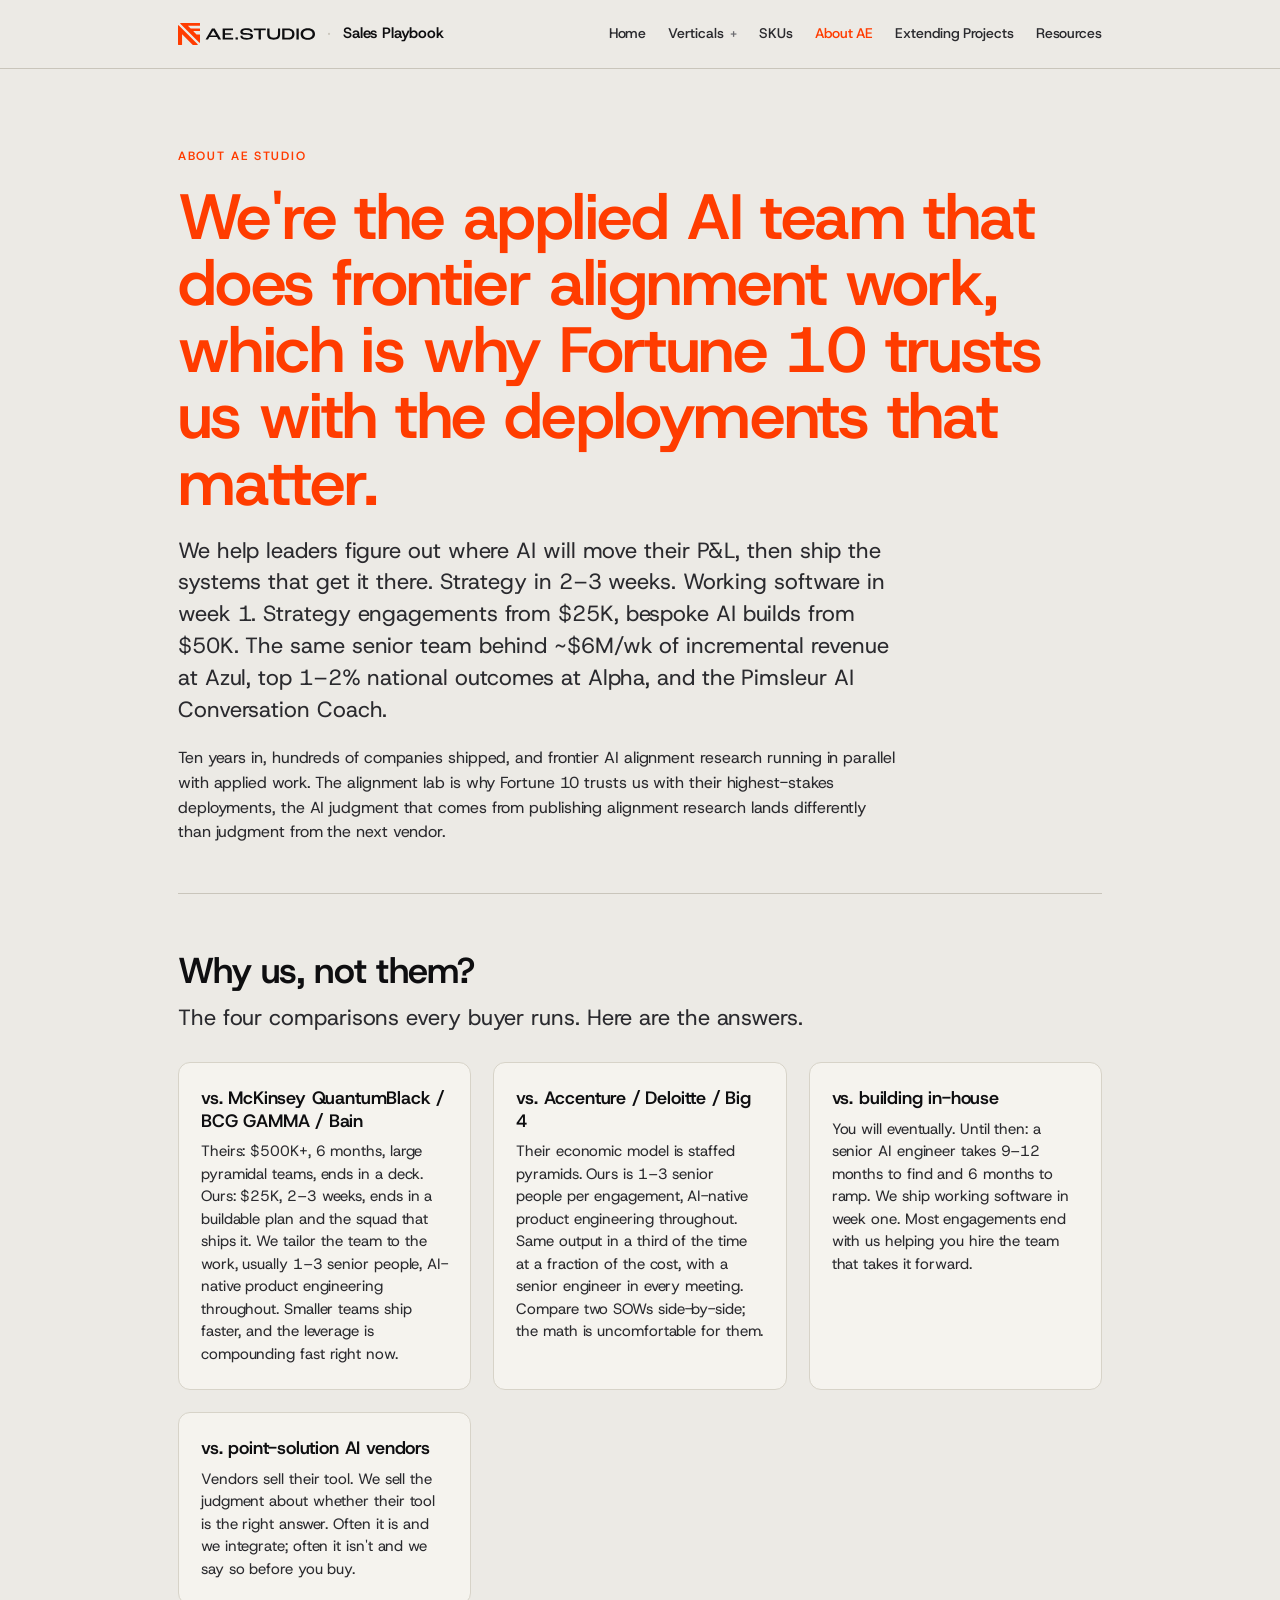
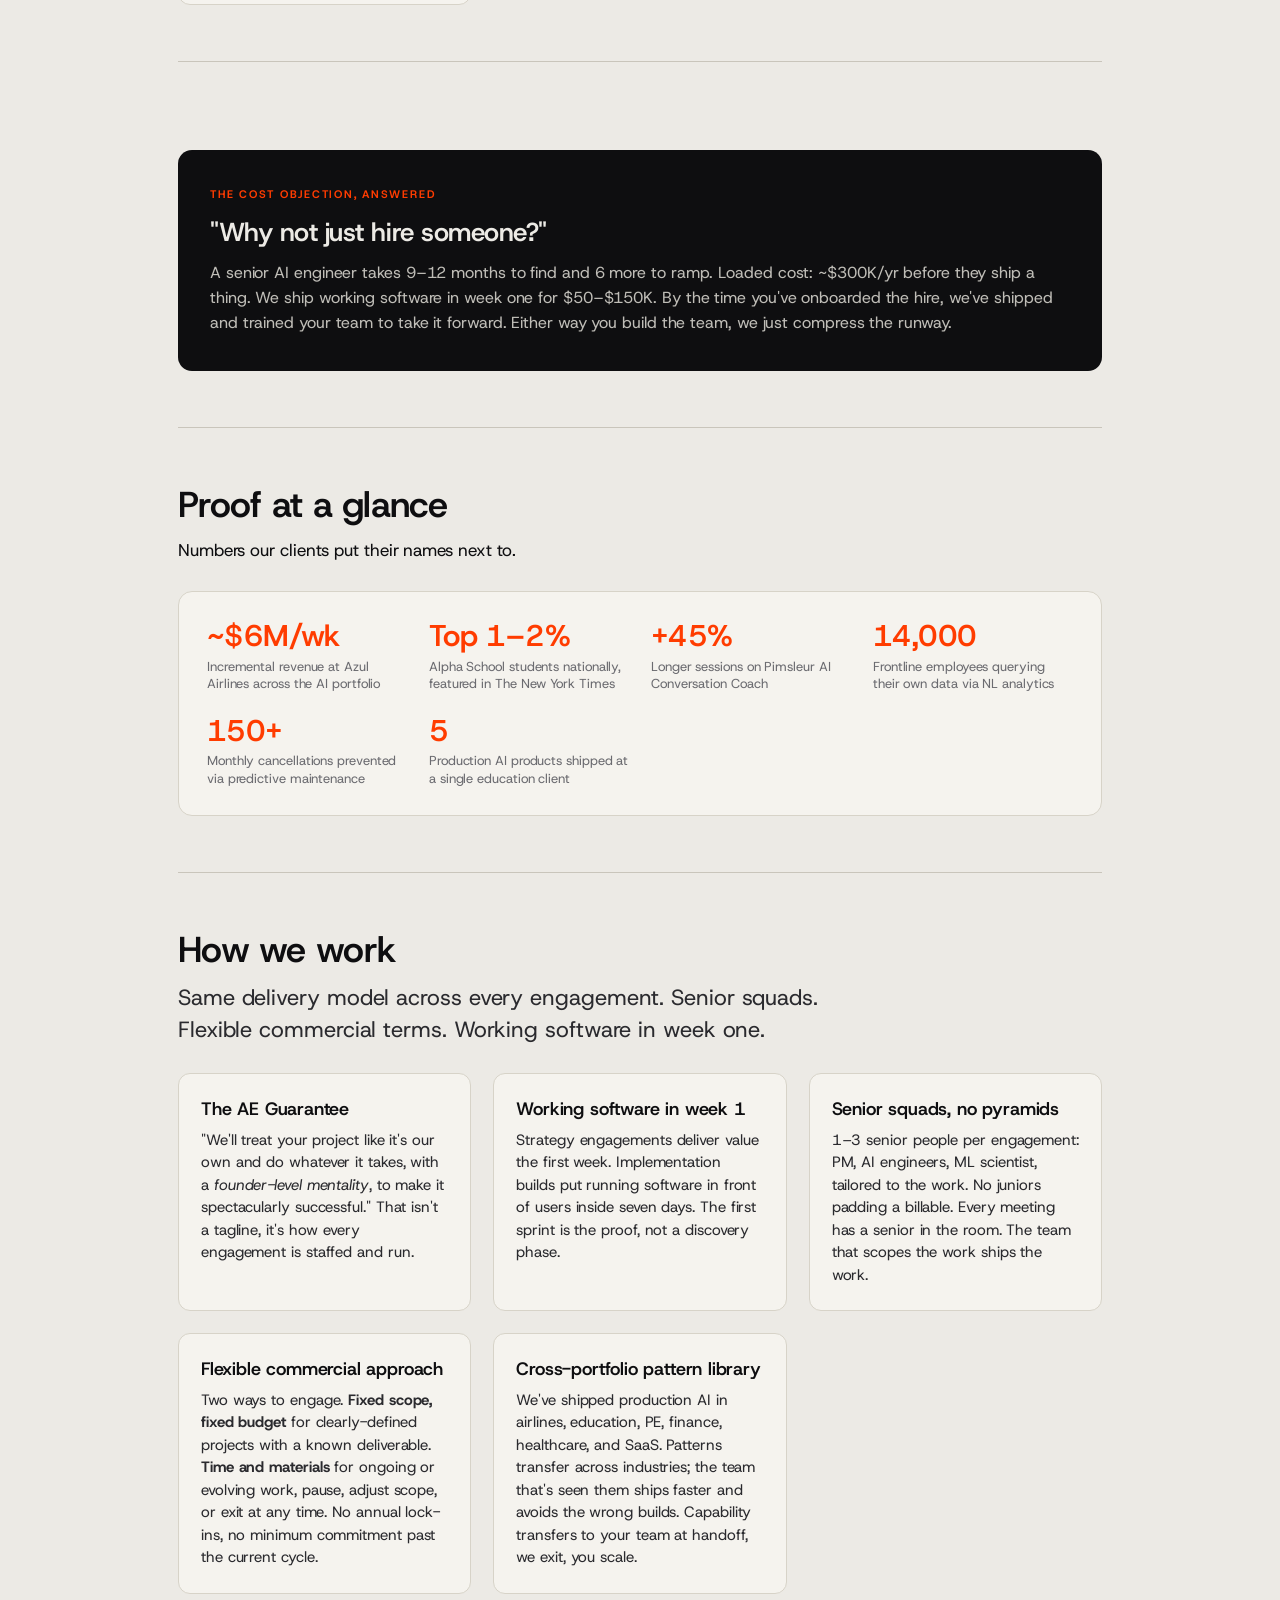
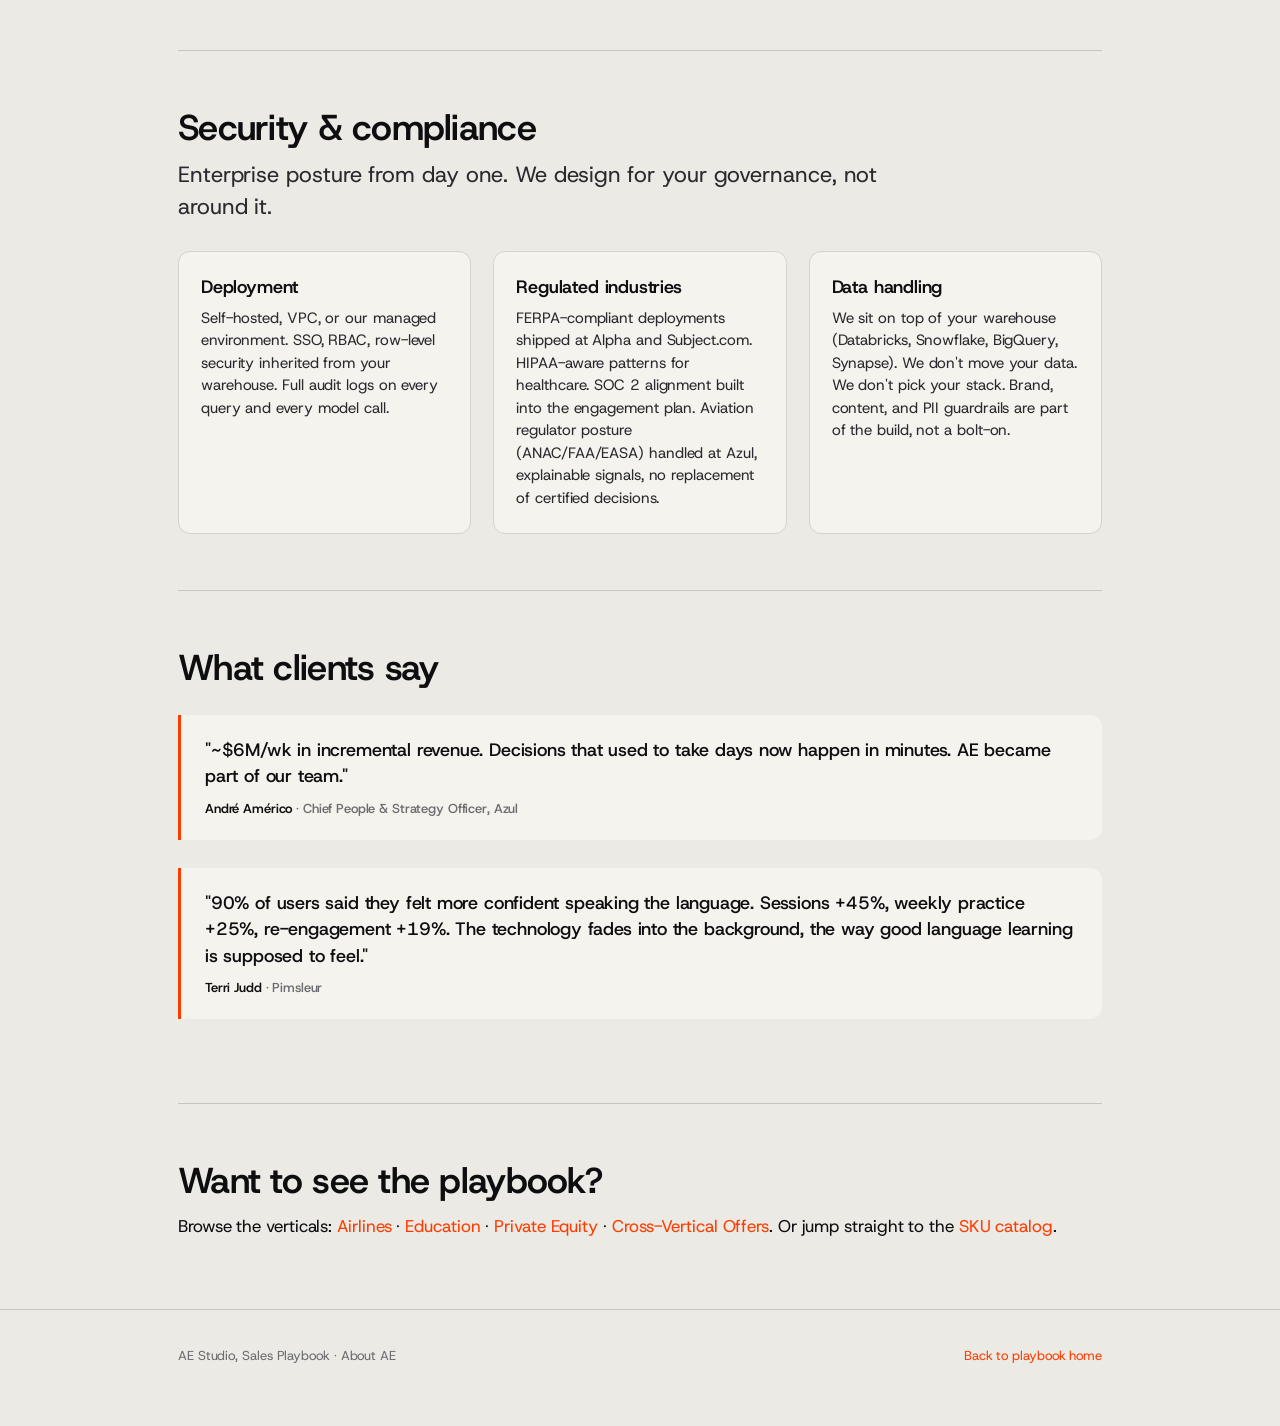
==== about.html @ ca1cc48d "Initial import from agencyenterprise.github.io/Sales-Playbook" ====
<!DOCTYPE html>
<html lang="en">
<head>
 <meta charset="UTF-8" />
 <meta name="viewport" content="width=device-width, initial-scale=1.0" />
 <title>About AE, AE Studio Sales Playbook</title>
 <link rel="preconnect" href="https://fonts.googleapis.com">
 <link rel="preconnect" href="https://fonts.gstatic.com" crossorigin>
 <link href="https://fonts.googleapis.com/css2?family=Host+Grotesk:wght@400;500;600;700&family=JetBrains+Mono:wght@400;500&display=swap" rel="stylesheet">
 <link rel="stylesheet" href="assets/styles.css" />
</head>
<body>

<header class="site-header">
 <div class="wrap">
 <a href="index.html" class="brand">
 <img src="assets/logo.svg" alt="AE.STUDIO" class="brand-logo" />
 <span class="brand-divider" aria-hidden="true">·</span>
 <span class="brand-name">Sales Playbook</span>
 </a>
 <nav class="primary">
 <a href="index.html">Home</a>
 <div class="nav-dropdown">
 <button type="button" class="nav-dropdown-toggle" aria-haspopup="true" aria-expanded="false">Verticals <span class="nav-caret">+</span></button>
 <div class="nav-dropdown-menu" role="menu">
 <a href="airlines.html" role="menuitem">Airlines</a>
 <a href="education.html" role="menuitem">Education</a>
 <a href="private-equity.html" role="menuitem">Private Equity</a>
 <a href="cross-vertical.html" role="menuitem">Cross-Vertical</a>
 </div>
 </div>
 <a href="skus.html">SKUs</a>
 <a href="about.html" class="active">About AE</a>
 <a href="extending-projects.html">Extending Projects</a>
 <a href="resources.html">Resources</a>
 </nav>
 </div>
</header>

<main>
<div class="wrap">

 <section class="hero">
 <span class="eyebrow">About AE Studio</span>
 <h1>We're the applied AI team that does <em>frontier alignment work</em>, which is why Fortune 10 trusts us with the deployments that matter.</h1>
 <p class="lede">We help leaders figure out where AI will move their P&amp;L, then ship the systems that get it there. Strategy in 2–3 weeks. Working software in week 1. Strategy engagements from $25K, bespoke AI builds from $50K. The same senior team behind ~$6M/wk of incremental revenue at Azul, top 1–2% national outcomes at Alpha, and the Pimsleur AI Conversation Coach.</p>
 <p class="about-intro-blurb">Ten years in, hundreds of companies shipped, and frontier AI alignment research running in parallel with applied work. The alignment lab is why Fortune 10 trusts us with their highest-stakes deployments, the AI judgment that comes from publishing alignment research lands differently than judgment from the next vendor.</p>
 </section>

 <section>
 <h2>Why us, not them?</h2>
 <p class="lede">The four comparisons every buyer runs. Here are the answers.</p>
 <div class="about-grid">
 <div class="about-card">
 <h3>vs. McKinsey QuantumBlack / BCG GAMMA / Bain</h3>
 <p>Theirs: $500K+, 6 months, large pyramidal teams, ends in a deck. Ours: $25K, 2–3 weeks, ends in a buildable plan and the squad that ships it. We tailor the team to the work, usually 1–3 senior people, AI-native product engineering throughout. Smaller teams ship faster, and the leverage is compounding fast right now.</p>
 </div>
 <div class="about-card">
 <h3>vs. Accenture / Deloitte / Big 4</h3>
 <p>Their economic model is staffed pyramids. Ours is 1–3 senior people per engagement, AI-native product engineering throughout. Same output in a third of the time at a fraction of the cost, with a senior engineer in every meeting. Compare two SOWs side-by-side; the math is uncomfortable for them.</p>
 </div>
 <div class="about-card">
 <h3>vs. building in-house</h3>
 <p>You will eventually. Until then: a senior AI engineer takes 9–12 months to find and 6 months to ramp. We ship working software in week one. Most engagements end with us helping you hire the team that takes it forward.</p>
 </div>
 <div class="about-card">
 <h3>vs. point-solution AI vendors</h3>
 <p>Vendors sell their tool. We sell the judgment about whether their tool is the right answer. Often it is and we integrate; often it isn't and we say so before you buy.</p>
 </div>
 </div>
 </section>

 <section>
 <div class="pov">
 <span class="label">The cost objection, answered</span>
 <h3>"Why not just hire someone?"</h3>
 <p>A senior AI engineer takes 9–12 months to find and 6 more to ramp. Loaded cost: ~$300K/yr before they ship a thing. We ship working software in week one for $50–$150K. By the time you've onboarded the hire, we've shipped and trained your team to take it forward. Either way you build the team, we just compress the runway.</p>
 </div>
 </section>

 <section>
 <h2>Proof at a glance</h2>
 <p>Numbers our clients put their names next to.</p>
 <div class="proof-bar">
 <div class="stat"><span class="num">~$6M/wk</span><span class="lbl">Incremental revenue at Azul Airlines across the AI portfolio</span></div>
 <div class="stat"><span class="num">Top 1–2%</span><span class="lbl">Alpha School students nationally, featured in The New York Times</span></div>
 <div class="stat"><span class="num">+45%</span><span class="lbl">Longer sessions on Pimsleur AI Conversation Coach</span></div>
 <div class="stat"><span class="num">14,000</span><span class="lbl">Frontline employees querying their own data via NL analytics</span></div>
 <div class="stat"><span class="num">150+</span><span class="lbl">Monthly cancellations prevented via predictive maintenance</span></div>
 <div class="stat"><span class="num">5</span><span class="lbl">Production AI products shipped at a single education client</span></div>
 </div>
 </section>

 <section id="how-we-work">
 <h2>How we work</h2>
 <p class="lede">Same delivery model across every engagement. Senior squads. Flexible commercial terms. Working software in week one.</p>
 <div class="about-grid">
 <div class="about-card">
 <h3>The AE Guarantee</h3>
 <p>"We'll treat your project like it's our own and do whatever it takes, with a <em>founder-level mentality</em>, to make it spectacularly successful." That isn't a tagline, it's how every engagement is staffed and run.</p>
 </div>
 <div class="about-card">
 <h3>Working software in week 1</h3>
 <p>Strategy engagements deliver value the first week. Implementation builds put running software in front of users inside seven days. The first sprint is the proof, not a discovery phase.</p>
 </div>
 <div class="about-card">
 <h3>Senior squads, no pyramids</h3>
 <p>1–3 senior people per engagement: PM, AI engineers, ML scientist, tailored to the work. No juniors padding a billable. Every meeting has a senior in the room. The team that scopes the work ships the work.</p>
 </div>
 <div class="about-card">
 <h3>Flexible commercial approach</h3>
 <p>Two ways to engage. <strong>Fixed scope, fixed budget</strong> for clearly-defined projects with a known deliverable. <strong>Time and materials</strong> for ongoing or evolving work, pause, adjust scope, or exit at any time. No annual lock-ins, no minimum commitment past the current cycle.</p>
 </div>
 <div class="about-card">
 <h3>Cross-portfolio pattern library</h3>
 <p>We've shipped production AI in airlines, education, PE, finance, healthcare, and SaaS. Patterns transfer across industries; the team that's seen them ships faster and avoids the wrong builds. Capability transfers to your team at handoff, we exit, you scale.</p>
 </div>
 </div>
 </section>

 <section>
 <h2>Security &amp; compliance</h2>
 <p class="lede">Enterprise posture from day one. We design for your governance, not around it.</p>
 <div class="about-grid">
 <div class="about-card">
 <h3>Deployment</h3>
 <p>Self-hosted, VPC, or our managed environment. SSO, RBAC, row-level security inherited from your warehouse. Full audit logs on every query and every model call.</p>
 </div>
 <div class="about-card">
 <h3>Regulated industries</h3>
 <p>FERPA-compliant deployments shipped at Alpha and Subject.com. HIPAA-aware patterns for healthcare. SOC 2 alignment built into the engagement plan. Aviation regulator posture (ANAC/FAA/EASA) handled at Azul, explainable signals, no replacement of certified decisions.</p>
 </div>
 <div class="about-card">
 <h3>Data handling</h3>
 <p>We sit on top of your warehouse (Databricks, Snowflake, BigQuery, Synapse). We don't move your data. We don't pick your stack. Brand, content, and PII guardrails are part of the build, not a bolt-on.</p>
 </div>
 </div>
 </section>

 <section>
 <h2>What clients say</h2>
 <div class="pull-quote">
 <p>"~$6M/wk in incremental revenue. Decisions that used to take days now happen in minutes. AE became part of our team."</p>
 <p class="who"><strong>André Américo</strong> · Chief People &amp; Strategy Officer, Azul</p>
 </div>
 <div class="pull-quote">
 <p>"90% of users said they felt more confident speaking the language. Sessions +45%, weekly practice +25%, re-engagement +19%. The technology fades into the background, the way good language learning is supposed to feel."</p>
 <p class="who"><strong>Terri Judd</strong> · Pimsleur</p>
 </div>
 </section>

 <section>
 <h2>Want to see the playbook?</h2>
 <p>Browse the verticals: <a href="airlines.html">Airlines</a> · <a href="education.html">Education</a> · <a href="private-equity.html">Private Equity</a> · <a href="cross-vertical.html">Cross-Vertical Offers</a>. Or jump straight to the <a href="skus.html">SKU catalog</a>.</p>
 </section>

</div>
</main>

<footer class="site-footer">
 <div class="wrap">
 <div>AE Studio, Sales Playbook · About AE</div>
 <div><a href="index.html">Back to playbook home</a></div>
 </div>
</footer>

</body>
</html>
---- assets/styles.css ----
/* AE Studio, Sales Playbook
 Shared stylesheet. Anthropic-adjacent palette, Host Grotesk type.
 Designed for screen + print (battlecards). */

:root {
 --paper: #ECEAE5;
 --paper-deep: #E2DFD8;
 --ink: #0E0E10;
 --ink-soft: #2A2A2E;
 --muted: #6B6B70;
 --orange: #FF3C00;
 --orange-soft: #FFE9DF;
 --rule: #C9C5BB;
 --card: #F5F3EE;
 --card-bd: #D7D3C8;
 --max: 980px;
}

* { box-sizing: border-box; }

html, body {
 margin: 0;
 padding: 0;
 background: var(--paper);
 color: var(--ink);
 font-family: "Host Grotesk", "Inter", -apple-system, BlinkMacSystemFont, "Segoe UI", system-ui, sans-serif;
 font-feature-settings: "ss01", "cv11";
 -webkit-font-smoothing: antialiased;
 text-rendering: optimizeLegibility;
}

body {
 font-size: 17px;
 line-height: 1.55;
 letter-spacing: -0.005em;
}

/* ---------- Layout ---------- */

.wrap {
 max-width: var(--max);
 margin: 0 auto;
 padding: 0 28px;
}

.site-header {
 border-bottom: 1px solid var(--rule);
 padding: 22px 0;
 background: var(--paper);
 position: sticky;
 top: 0;
 z-index: 10;
 backdrop-filter: saturate(140%) blur(6px);
}

.site-header .wrap {
 display: flex;
 align-items: center;
 justify-content: space-between;
 gap: 24px;
}

.brand {
 display: inline-flex;
 align-items: center;
 gap: 12px;
 text-decoration: none;
 color: var(--ink);
}

.brand .logo {
 width: 28px;
 height: 28px;
 background: var(--ink);
 border-radius: 6px;
 display: inline-flex;
 align-items: center;
 justify-content: center;
}

.brand .logo svg { width: 18px; height: 18px; }

.brand-logo {
 height: 22px;
 width: auto;
 display: block;
}

.brand-divider {
 color: var(--rule);
 font-weight: 400;
 font-size: 18px;
 line-height: 1;
 user-select: none;
}

.brand-name {
 font-weight: 600;
 font-size: 15px;
 letter-spacing: -0.01em;
}

.brand-name span {
 color: var(--muted);
 font-weight: 500;
 margin-left: 6px;
}

nav.primary {
 display: flex;
 gap: 22px;
 font-size: 14px;
 align-items: center;
}

nav.primary a {
 color: var(--ink-soft);
 text-decoration: none;
 font-weight: 500;
}

nav.primary a:hover { color: var(--orange); }
nav.primary a.active { color: var(--orange); }

/* Verticals dropdown */
.nav-dropdown {
 position: relative;
}
/* Invisible bridge below the toggle so hover doesn't break across the gap before the menu opens */
.nav-dropdown::after {
 content: "";
 position: absolute;
 top: 100%;
 left: 0;
 right: 0;
 height: 14px;
 pointer-events: none;
}
.nav-dropdown:hover::after,
.nav-dropdown:focus-within::after {
 pointer-events: auto;
}
.nav-dropdown-toggle {
 background: none;
 border: none;
 padding: 0;
 margin: 0;
 font: inherit;
 color: var(--ink-soft);
 font-weight: 500;
 cursor: pointer;
 display: inline-flex;
 align-items: baseline;
 gap: 6px;
 line-height: 1;
}
.nav-dropdown-toggle:hover,
.nav-dropdown-toggle.active {
 color: var(--orange);
}
.nav-caret {
 font-family: 'JetBrains Mono', monospace;
 font-size: 12px;
 color: var(--muted);
 transition: transform 0.18s ease, color 0.15s ease;
 display: inline-block;
}
.nav-dropdown:hover .nav-caret,
.nav-dropdown:focus-within .nav-caret {
 color: var(--orange);
 transform: rotate(45deg);
}
.nav-dropdown-menu {
 position: absolute;
 top: 100%;
 left: -10px;
 margin-top: 14px;
 min-width: 180px;
 background: var(--paper);
 border: 1px solid var(--card-bd);
 border-radius: 8px;
 padding: 6px;
 display: flex;
 flex-direction: column;
 gap: 0;
 box-shadow: 0 12px 32px -16px rgba(14, 14, 16, 0.18), 0 2px 6px -2px rgba(14, 14, 16, 0.08);
 opacity: 0;
 pointer-events: none;
 transform: translateY(-4px);
 transition: opacity 0.14s ease, transform 0.14s ease;
 z-index: 20;
}
/* Invisible bridge so hover doesn't break across the gap between toggle and menu */
.nav-dropdown-menu::before {
 content: "";
 position: absolute;
 left: 0;
 right: 0;
 top: -14px;
 height: 14px;
}
.nav-dropdown:hover .nav-dropdown-menu,
.nav-dropdown:focus-within .nav-dropdown-menu {
 opacity: 1;
 pointer-events: auto;
 transform: translateY(0);
}
.nav-dropdown-menu a {
 padding: 9px 12px;
 border-radius: 5px;
 font-size: 14px;
 color: var(--ink-soft);
 white-space: nowrap;
}
.nav-dropdown-menu a:hover {
 background: var(--paper-deep);
 color: var(--orange);
}
.nav-dropdown-menu a.active {
 color: var(--orange);
 background: var(--paper-deep);
}

/* ---------- Hero ---------- */

.hero {
 padding: 72px 0 48px;
 border-bottom: 1px solid var(--rule);
}

.hero h1 {
 color: var(--orange);
}

/* Pitch section, "The high-level pitch" header + clickable AE card */
.pitch-section {
 padding: 56px 0;
 border-bottom: 1px solid var(--rule);
}

.about-pitch-card .pitch-tagline {
 font-size: clamp(20px, 2vw, 24px);
 line-height: 1.3;
 letter-spacing: -0.012em;
 font-weight: 600;
 color: var(--ink);
 margin: 0;
}

.eyebrow {
 display: inline-block;
 font-size: 12px;
 letter-spacing: 0.14em;
 text-transform: uppercase;
 color: var(--orange);
 font-weight: 600;
 margin-bottom: 18px;
}

h1 {
 font-size: clamp(40px, 5.4vw, 64px);
 line-height: 1.04;
 letter-spacing: -0.025em;
 font-weight: 600;
 margin: 0 0 18px;
}

h1 em {
 font-style: normal;
 color: var(--orange);
}

.lede {
 font-size: clamp(19px, 2.1vw, 22px);
 line-height: 1.45;
 color: var(--ink-soft);
 max-width: 720px;
 margin: 0 0 24px;
}

.hero-meta {
 display: flex;
 gap: 28px;
 flex-wrap: wrap;
 font-size: 14px;
 color: var(--muted);
 margin-top: 32px;
}

.hero-meta strong { color: var(--ink); font-weight: 600; }

/* Intro blurb under the About hero lede */
.about-intro-blurb {
 font-size: 16px;
 line-height: 1.55;
 color: var(--ink-soft);
 max-width: 720px;
 margin: 18px 0 0;
}

/* About blurb on home, single paragraph between hero and modules */
.about-blurb {
 padding: 44px 0 0;
 border-bottom: none;
}
.about-blurb p {
 font-size: clamp(17px, 1.7vw, 19px);
 line-height: 1.55;
 color: var(--ink-soft);
 max-width: 720px;
 margin: 0;
}

/* Featured SKU card on home, the white card that splits SKUs out from verticals */
.featured-sku {
 display: flex;
 flex-direction: column;
 align-items: flex-start;
 gap: 16px;
 background: #FFFFFF;
 border: 1px solid var(--card-bd);
 border-radius: 16px;
 padding: 28px 32px;
 margin-top: 24px;
 text-decoration: none;
 color: var(--ink);
 transition: transform 0.15s ease, border-color 0.15s ease, box-shadow 0.15s ease;
}
.featured-sku:hover {
 border-color: var(--orange);
 transform: translateY(-2px);
 box-shadow: 0 14px 36px -18px rgba(14, 14, 16, 0.14), 0 2px 6px -2px rgba(14, 14, 16, 0.05);
}
.featured-sku .fs-body { min-width: 0; }
.featured-sku .fs-eyebrow {
 font-family: 'JetBrains Mono', monospace;
 font-size: 12px;
 letter-spacing: 0.14em;
 text-transform: uppercase;
 color: var(--orange);
 font-weight: 600;
 display: block;
 margin-bottom: 12px;
}
.featured-sku .fs-title {
 font-size: clamp(24px, 2.6vw, 28px);
 line-height: 1.2;
 letter-spacing: -0.018em;
 font-weight: 600;
 color: var(--ink);
 margin: 0 0 10px;
}
.featured-sku .fs-desc {
 font-size: 16px;
 line-height: 1.5;
 color: var(--ink-soft);
 margin: 0 0 14px;
 max-width: 620px;
}
.featured-sku .fs-meta {
 font-family: 'JetBrains Mono', monospace;
 font-size: 13px;
 color: var(--muted);
 letter-spacing: 0.02em;
}
.featured-sku .fs-cta {
 color: var(--orange);
 font-size: 15px;
 font-weight: 600;
 white-space: nowrap;
 flex-shrink: 0;
}
@media (max-width: 720px) {
 .featured-sku {
 padding: 24px 22px;
 gap: 14px;
 }
}

/* Hero subhead, high-level pitch line under the lede */
.hero-subhead {
 font-size: clamp(20px, 2vw, 24px);
 line-height: 1.3;
 letter-spacing: -0.012em;
 font-weight: 600;
 color: var(--ink);
 margin: 28px 0 16px;
 max-width: 760px;
}

/* About pitch card on home, clickable, links to About AE */
.about-pitch-card {
 display: flex;
 flex-direction: column;
 align-items: flex-start;
 gap: 14px;
 background: #FFFFFF;
 border: 1px solid var(--card-bd);
 border-radius: 16px;
 padding: 28px 32px;
 text-decoration: none;
 color: var(--ink);
 transition: transform 0.15s ease, border-color 0.15s ease, box-shadow 0.15s ease;
}
.about-pitch-card:hover {
 border-color: var(--orange);
 transform: translateY(-2px);
 box-shadow: 0 14px 36px -18px rgba(14, 14, 16, 0.14), 0 2px 6px -2px rgba(14, 14, 16, 0.05);
}
.about-pitch-card p {
 font-size: clamp(16px, 1.55vw, 18px);
 line-height: 1.55;
 color: var(--ink-soft);
 margin: 0;
 max-width: 720px;
}
.about-pitch-card .about-pitch-cta {
 color: var(--orange);
 font-size: 15px;
 font-weight: 600;
}
@media (max-width: 720px) {
 .about-pitch-card {
 padding: 24px 22px;
 gap: 12px;
 }
}

/* ---------- Sections ---------- */

section {
 padding: 56px 0;
 border-bottom: 1px solid var(--rule);
}

section:last-of-type { border-bottom: none; }

h2 {
 font-size: clamp(28px, 3.2vw, 36px);
 line-height: 1.12;
 letter-spacing: -0.02em;
 font-weight: 600;
 margin: 0 0 12px;
}

h2 em {
 font-style: normal;
 color: var(--orange);
}

h3 {
 font-size: 22px;
 line-height: 1.25;
 letter-spacing: -0.012em;
 font-weight: 600;
 margin: 0 0 8px;
}

h4 {
 font-size: 13px;
 letter-spacing: 0.1em;
 text-transform: uppercase;
 color: var(--muted);
 font-weight: 600;
 margin: 0 0 8px;
}

p { margin: 0 0 14px; }

p.lede { margin-bottom: 20px; }

a { color: var(--orange); text-decoration: none; border-bottom: 1px solid transparent; }
a:hover { border-bottom-color: var(--orange); }

/* ---------- Vertical map (home page) ---------- */

.vertical-grid {
 display: grid;
 grid-template-columns: repeat(auto-fit, minmax(280px, 1fr));
 gap: 18px;
 margin-top: 32px;
}

.vertical-tile {
 background: #FFFFFF;
 border: 1px solid var(--card-bd);
 border-radius: 14px;
 padding: 24px 22px;
 text-decoration: none;
 color: var(--ink);
 display: flex;
 flex-direction: column;
 gap: 10px;
 transition: transform 0.15s ease, border-color 0.15s ease, box-shadow 0.15s ease;
}

.vertical-tile:hover {
 border-color: var(--orange);
 transform: translateY(-2px);
 box-shadow: 0 14px 36px -18px rgba(14, 14, 16, 0.14), 0 2px 6px -2px rgba(14, 14, 16, 0.05);
}

.vertical-tile .v-name {
 font-size: 22px;
 font-weight: 600;
 letter-spacing: -0.012em;
}

.vertical-tile .v-pitch {
 color: var(--ink-soft);
 font-size: 15px;
 line-height: 1.45;
}

.vertical-tile .v-stats {
 font-size: 13px;
 color: var(--muted);
 margin-top: 6px;
}

.vertical-tile .v-arrow {
 color: var(--orange);
 font-size: 14px;
 font-weight: 600;
 margin-top: 8px;
}

/* ---------- Offer cards (compact excerpt + click-to-expand) ---------- */

.offers {
 display: grid;
 grid-template-columns: repeat(auto-fit, minmax(420px, 1fr));
 gap: 14px;
 margin-top: 28px;
 align-items: start;
}

details.offer {
 background: var(--card);
 border: 1px solid var(--card-bd);
 border-radius: 12px;
 overflow: hidden;
 transition: border-color 0.15s ease, box-shadow 0.15s ease;
 align-self: start;
}

details.offer:hover {
 border-color: var(--orange);
}

details.offer[open] {
 border-color: var(--orange);
 grid-column: 1 / -1; /* expanded card spans the full row */
 box-shadow: 0 1px 0 var(--card-bd);
}

summary.offer-summary {
 padding: 18px 22px;
 cursor: pointer;
 display: grid;
 grid-template-columns: 1fr auto;
 gap: 18px;
 align-items: center;
 list-style: none;
 user-select: none;
}

summary.offer-summary::-webkit-details-marker { display: none; }
summary.offer-summary::marker { content: ""; }

.summary-main { min-width: 0; }

.pill-row {
 display: flex;
 flex-wrap: wrap;
 gap: 6px;
 margin-bottom: 10px;
}

.pill {
 display: inline-flex;
 align-items: center;
 font-size: 11.5px;
 font-weight: 500;
 padding: 3px 9px;
 border-radius: 999px;
 background: var(--paper-deep);
 color: var(--ink-soft);
 border: 1px solid var(--card-bd);
 letter-spacing: -0.005em;
 white-space: nowrap;
}

.pill.bucket-strategy { background: #E8E5DC; color: var(--ink); border-color: #C9C5BB; }
.pill.bucket-impl { background: var(--orange-soft); color: #8A2400; border-color: #F5C2A8; }
.pill.buyer { background: transparent; }
.pill.price { background: transparent; font-variant-numeric: tabular-nums; }
.pill.lead-with {
 background: var(--ink);
 color: var(--paper);
 border-color: var(--ink);
 font-weight: 600;
 letter-spacing: 0.06em;
 text-transform: uppercase;
 font-size: 10.5px;
 padding: 3px 9px;
}

.offer-name {
 font-size: 19px;
 line-height: 1.25;
 letter-spacing: -0.012em;
 font-weight: 600;
 margin: 0 0 6px;
}

.offer-pitch {
 font-size: 14px;
 line-height: 1.45;
 color: var(--ink-soft);
 margin: 0;
}

/* "Offer when ..." one-liner shown on collapsed SKU card */
.offer-cue {
 font-size: 13.5px;
 line-height: 1.5;
 color: var(--ink-soft);
 margin: 12px 0 0;
 padding-top: 12px;
 border-top: 1px dashed var(--card-bd);
 font-style: italic;
}
.offer-cue .cue-label {
 font-style: normal;
 font-family: 'JetBrains Mono', monospace;
 font-size: 10.5px;
 letter-spacing: 0.14em;
 text-transform: uppercase;
 color: var(--orange);
 font-weight: 700;
 margin-right: 10px;
 vertical-align: 1px;
}

.expand-toggle {
 width: 28px;
 height: 28px;
 border-radius: 999px;
 background: var(--paper-deep);
 display: inline-flex;
 align-items: center;
 justify-content: center;
 color: var(--ink-soft);
 font-size: 14px;
 line-height: 1;
 transition: transform 0.2s ease, background 0.15s ease, color 0.15s ease;
 flex-shrink: 0;
}

details.offer:hover .expand-toggle {
 background: var(--orange-soft);
 color: var(--orange);
}

details.offer[open] .expand-toggle {
 transform: rotate(45deg);
 background: var(--orange);
 color: white;
}

.expand-toggle {
 font-family: 'JetBrains Mono', monospace;
 font-weight: 500;
}

.offer-body {
 padding: 4px 22px 22px;
 border-top: 1px solid var(--card-bd);
 margin-top: 0;
}

.offer-body > *:first-child { margin-top: 18px; }

.pain {
 background: var(--paper-deep);
 border-left: 3px solid var(--orange);
 padding: 12px 14px;
 border-radius: 0 8px 8px 0;
 font-size: 14.5px;
 line-height: 1.5;
 color: var(--ink-soft);
 margin-bottom: 16px;
}

.pain strong { color: var(--ink); }

.offer-body p { font-size: 14.5px; line-height: 1.55; color: var(--ink-soft); }
.offer-body > p { margin-bottom: 14px; }
.offer-body p strong { color: var(--ink); }

.fields {
 display: grid;
 grid-template-columns: repeat(2, 1fr);
 gap: 14px 28px;
 margin-top: 16px;
 padding-top: 16px;
 border-top: 1px solid var(--card-bd);
}

.field h4 { margin-bottom: 4px; font-size: 11px; }
.field p { font-size: 13.5px; margin: 0; line-height: 1.5; color: var(--ink-soft); }
.field strong { color: var(--ink); font-weight: 600; }

.field.proof p { font-size: 13.5px; }
.field.proof .metric { font-weight: 600; color: var(--ink); }

.outcome-math {
 margin-top: 14px;
 padding: 12px 14px;
 background: var(--paper);
 border: 1px dashed var(--card-bd);
 border-radius: 8px;
 font-size: 13.5px;
 line-height: 1.5;
 color: var(--ink-soft);
}

.outcome-math .label {
 display: block;
 font-size: 10.5px;
 letter-spacing: 0.12em;
 text-transform: uppercase;
 color: var(--orange);
 font-weight: 600;
 margin-bottom: 4px;
}

.outcome-math code {
 font-family: "JetBrains Mono", "SF Mono", Menlo, monospace;
 font-size: 12.5px;
 background: var(--paper-deep);
 padding: 1px 5px;
 border-radius: 3px;
 color: var(--ink);
}

/* ---------- Objection handlers ---------- */

.objections {
 margin-top: 20px;
 padding-top: 18px;
 border-top: 1px solid var(--card-bd);
}

.objections h4 {
 margin-bottom: 12px;
}

.obj {
 border-left: 2px solid var(--card-bd);
 padding: 0 0 10px 14px;
 margin-bottom: 14px;
}

.obj:last-child { margin-bottom: 0; }

.obj .q {
 font-weight: 600;
 color: var(--ink);
 font-size: 14px;
 margin: 0 0 4px;
 letter-spacing: -0.005em;
}

.obj .q::before {
 content: "“";
 color: var(--orange);
 font-weight: 700;
 margin-right: 2px;
}

.obj .q::after { content: "”"; color: var(--orange); font-weight: 700; }

.obj .a {
 font-size: 14px;
 color: var(--ink-soft);
 line-height: 1.5;
 margin: 0;
}

/* ---------- POV / commercial insight (per-vertical) ---------- */

.pov {
 background: var(--ink);
 color: var(--paper);
 padding: 36px 32px;
 border-radius: 14px;
 margin-top: 32px;
}

.pov .label {
 font-size: 11px;
 letter-spacing: 0.16em;
 text-transform: uppercase;
 color: var(--orange);
 font-weight: 700;
 display: block;
 margin-bottom: 14px;
}

.pov h3 {
 color: var(--paper);
 font-size: 26px;
 line-height: 1.22;
 letter-spacing: -0.018em;
 margin: 0 0 12px;
 font-weight: 600;
}

.pov p {
 color: #BFBDB7;
 font-size: 16px;
 line-height: 1.55;
 margin: 0 0 8px;
}

.pov p:last-child { margin: 0; }

/* ---------- About page ---------- */

.about-grid {
 display: grid;
 grid-template-columns: repeat(auto-fit, minmax(260px, 1fr));
 gap: 22px;
 margin-top: 28px;
}

.about-card {
 background: var(--card);
 border: 1px solid var(--card-bd);
 border-radius: 12px;
 padding: 24px 22px;
}

.about-card h3 {
 font-size: 18px;
 letter-spacing: -0.01em;
 margin-bottom: 8px;
}

.about-card p {
 font-size: 15px;
 line-height: 1.5;
 color: var(--ink-soft);
 margin: 0;
}

.proof-bar {
 display: grid;
 grid-template-columns: repeat(auto-fit, minmax(180px, 1fr));
 gap: 22px;
 margin-top: 28px;
 padding: 28px;
 background: var(--card);
 border: 1px solid var(--card-bd);
 border-radius: 14px;
}

.proof-bar .stat .num {
 font-size: 30px;
 font-weight: 600;
 letter-spacing: -0.02em;
 color: var(--orange);
 display: block;
 line-height: 1.05;
}

.proof-bar .stat .lbl {
 font-size: 13px;
 color: var(--muted);
 margin-top: 6px;
 display: block;
 line-height: 1.35;
}

/* Pull-quote */
.pull-quote {
 background: var(--card);
 border-left: 3px solid var(--orange);
 padding: 22px 24px;
 border-radius: 0 12px 12px 0;
 margin: 28px 0;
}

.pull-quote p {
 font-size: 18px;
 line-height: 1.45;
 color: var(--ink);
 font-weight: 500;
 margin: 0 0 10px;
 letter-spacing: -0.01em;
}

.pull-quote .who {
 font-size: 13px;
 color: var(--muted);
 margin: 0;
}

.pull-quote .who strong { color: var(--ink); font-weight: 600; }

/* ---------- Vertical hero (per-vertical page) ---------- */

.vhero {
 padding: 60px 0 40px;
 border-bottom: 1px solid var(--rule);
}

.vhero .vstats {
 display: grid;
 grid-template-columns: repeat(auto-fit, minmax(200px, 1fr));
 gap: 18px;
 margin-top: 32px;
 padding-top: 28px;
 border-top: 1px solid var(--rule);
}

.vstat .num {
 font-size: 32px;
 letter-spacing: -0.022em;
 font-weight: 600;
 display: block;
 line-height: 1.05;
 color: var(--orange);
}

.vstat .lbl {
 font-size: 13px;
 color: var(--muted);
 margin-top: 6px;
 display: block;
 line-height: 1.35;
}

/* ---------- Roadmap ---------- */

.roadmap-grid {
 display: grid;
 grid-template-columns: repeat(auto-fit, minmax(240px, 1fr));
 gap: 16px;
 margin-top: 24px;
}

.roadmap-item {
 background: var(--card);
 border: 1px dashed var(--card-bd);
 border-radius: 12px;
 padding: 18px 18px;
}

.roadmap-item h4 { margin-bottom: 8px; color: var(--ink); font-size: 15px; letter-spacing: -0.01em; text-transform: none; font-weight: 600; }
.roadmap-item p { font-size: 14px; color: var(--muted); margin: 0; }
.roadmap-item .stage {
 font-size: 11px;
 letter-spacing: 0.12em;
 text-transform: uppercase;
 color: var(--orange);
 font-weight: 600;
 margin-bottom: 6px;
 display: block;
}

/* ---------- SKUs catalog page (single-column, click-to-expand) ---------- */

.sku-list {
 margin: 28px 0 80px;
}

/* On the catalog page, offer cards sit on white for higher contrast & readability */
.sku-list > details.offer {
 background: #FFFFFF;
}

/* Anchor offset so #tier-strategy / #tier-implementation jumps clear the sticky header */
.tier-band[id],
details.offer[id] {
 scroll-margin-top: 96px;
}

.sku-list > details.offer {
 margin-bottom: 12px;
}
.sku-list > details.offer:last-child { margin-bottom: 0; }

.sku-list .sku-num {
 font-family: 'JetBrains Mono', monospace;
 font-size: 14px;
 color: var(--muted);
 font-weight: 500;
 margin-right: 10px;
 letter-spacing: 0;
}

/* Tier band, section divider between strategy and implementation */
.tier-band {
 margin: 56px 0 22px;
 padding-top: 32px;
 border-top: 1px solid var(--rule);
 display: grid;
 grid-template-columns: 1fr auto;
 align-items: baseline;
 row-gap: 8px;
 column-gap: 18px;
}
.tier-band:first-of-type {
 margin-top: 8px;
 padding-top: 0;
 border-top: none;
}
.tier-band .tier-num {
 grid-column: 1;
 font-size: 12px;
 letter-spacing: 0.14em;
 text-transform: uppercase;
 color: var(--orange);
 font-weight: 600;
}
.tier-band .tier-count {
 grid-column: 2;
 font-family: 'JetBrains Mono', monospace;
 font-size: 12px;
 letter-spacing: 0.06em;
 color: var(--muted);
}
.tier-band .tier-name {
 grid-column: 1 / -1;
 font-size: 28px;
 font-weight: 600;
 letter-spacing: -0.018em;
 color: var(--ink);
 line-height: 1.18;
 margin: 0;
}
.tier-band .tier-role {
 grid-column: 1 / -1;
 font-size: 16px;
 line-height: 1.5;
 color: var(--muted);
 letter-spacing: -0.005em;
 margin: 4px 0 0;
 max-width: 720px;
}

/* Quick-jump strip below the SKUs hero */
.sku-quickjump {
 display: inline-flex;
 align-items: center;
 gap: 10px;
 margin-top: 28px;
 padding: 6px 8px 6px 16px;
 background: var(--paper-deep);
 border-radius: 999px;
 border: 1px solid var(--card-bd);
 flex-wrap: wrap;
}
.sku-quickjump .qj-label {
 font-family: 'JetBrains Mono', monospace;
 font-size: 11px;
 letter-spacing: 0.14em;
 text-transform: uppercase;
 color: var(--muted);
 font-weight: 600;
}
.sku-quickjump a {
 background: #FFFFFF;
 border: 1px solid var(--card-bd);
 border-radius: 999px;
 padding: 6px 14px;
 font-size: 13.5px;
 font-weight: 500;
 color: var(--ink);
 display: inline-flex;
 align-items: center;
 gap: 8px;
 transition: background 0.15s ease, border-color 0.15s ease, color 0.15s ease;
}
.sku-quickjump a:hover {
 border-color: var(--orange);
 color: var(--orange);
}
.sku-quickjump .qj-count {
 font-family: 'JetBrains Mono', monospace;
 font-size: 11px;
 color: var(--muted);
 padding: 1px 7px;
 background: var(--paper-deep);
 border-radius: 999px;
 letter-spacing: 0.04em;
 font-weight: 500;
 line-height: 1.45;
}
.sku-quickjump a:hover .qj-count {
 background: var(--orange-soft);
 color: var(--orange);
}

/* "When to offer this" cue, lives inside expanded SKU body */
.sales-cue {
 background: var(--paper-deep);
 border-left: 3px solid var(--orange);
 padding: 14px 16px;
 border-radius: 0 8px 8px 0;
 margin: 0 0 18px;
}
.sales-cue h4 {
 font-size: 11px;
 letter-spacing: 0.14em;
 text-transform: uppercase;
 color: var(--orange);
 font-weight: 700;
 margin: 0 0 10px;
}
.sales-cue ul {
 list-style: none;
 padding: 0;
 margin: 0;
}
.sales-cue ul li {
 font-size: 14px;
 color: var(--ink);
 line-height: 1.5;
 padding-left: 16px;
 position: relative;
 margin-bottom: 6px;
}
.sales-cue ul li:last-child { margin-bottom: 0; }
.sales-cue ul li::before {
 content: '';
 position: absolute;
 left: 4px;
 top: 9px;
 width: 4px;
 height: 4px;
 border-radius: 50%;
 background: var(--orange);
}

/* "What you ship" deliverables list */
.ship-header {
 font-size: 11px;
 letter-spacing: 0.14em;
 text-transform: uppercase;
 color: var(--muted);
 font-weight: 700;
 margin: 0 0 10px;
}

.sku-list ul.sku-bullets {
 margin: 0;
 padding: 0;
 list-style: none;
}
.sku-list ul.sku-bullets li {
 font-size: 14.5px;
 color: var(--ink-soft);
 padding-left: 18px;
 position: relative;
 line-height: 1.5;
 margin-bottom: 7px;
}
.sku-list ul.sku-bullets li:last-child { margin-bottom: 0; }
.sku-list ul.sku-bullets li::before {
 content: '';
 position: absolute;
 left: 2px;
 top: 9px;
 width: 5px;
 height: 5px;
 border-radius: 50%;
 background: var(--orange);
 opacity: 0.85;
}

@media print {
 .sku-list { margin: 0; }
 .sku-list > details.offer { page-break-inside: avoid; margin-bottom: 8px; }
 .tier-band { page-break-after: avoid; }
}

/* ---------- Partner-flow components (home + dedicated pages) ---------- */

/* Vouch narrative, three stacked versions partners can repeat */
.vouch-block {
 display: grid;
 grid-template-columns: repeat(auto-fit, minmax(260px, 1fr));
 gap: 22px;
 margin-top: 28px;
}

.vouch-version {
 background: var(--card);
 border: 1px solid var(--card-bd);
 border-radius: 14px;
 padding: 22px 22px 24px;
 display: flex;
 flex-direction: column;
}

.vouch-version .vv-label {
 font-family: 'JetBrains Mono', monospace;
 font-size: 11px;
 letter-spacing: 0.14em;
 text-transform: uppercase;
 color: var(--orange);
 font-weight: 700;
 margin-bottom: 10px;
}

.vouch-version p {
 font-size: 15px;
 line-height: 1.55;
 color: var(--ink);
 margin: 0 0 12px;
}

.vouch-version p:last-child { margin-bottom: 0; }

.vouch-version p .stat-num {
 font-weight: 600;
 color: var(--ink);
}

/* Partner flow tiles, the three primary CTAs that anchor the home page */
.partner-flow {
 display: grid;
 grid-template-columns: repeat(auto-fit, minmax(260px, 1fr));
 gap: 16px;
 margin-top: 28px;
 counter-reset: pf-step;
}

.partner-flow-tile {
 background: #FFFFFF;
 border: 1px solid var(--card-bd);
 border-radius: 14px;
 padding: 26px 24px 22px;
 text-decoration: none;
 color: var(--ink);
 display: flex;
 flex-direction: column;
 gap: 10px;
 position: relative;
 transition: transform 0.15s ease, border-color 0.15s ease, box-shadow 0.15s ease;
}

.partner-flow-tile:hover {
 border-color: var(--orange);
 transform: translateY(-2px);
 box-shadow: 0 14px 36px -18px rgba(14, 14, 16, 0.14), 0 2px 6px -2px rgba(14, 14, 16, 0.05);
}

.partner-flow-tile .pf-step {
 counter-increment: pf-step;
 font-family: 'JetBrains Mono', monospace;
 font-size: 11px;
 letter-spacing: 0.14em;
 text-transform: uppercase;
 color: var(--muted);
 font-weight: 600;
}

.partner-flow-tile .pf-step::before {
 content: "Step " counter(pf-step) " · ";
 color: var(--orange);
}

.partner-flow-tile .pf-name {
 font-size: 22px;
 font-weight: 600;
 letter-spacing: -0.012em;
 color: var(--ink);
 line-height: 1.2;
}

.partner-flow-tile .pf-desc {
 font-size: 14.5px;
 line-height: 1.5;
 color: var(--ink-soft);
 margin: 0;
 flex: 1;
}

.partner-flow-tile .pf-arrow {
 color: var(--orange);
 font-size: 14px;
 font-weight: 600;
 margin-top: 8px;
}

/* Smell test entries, overheard phrases mapped to SKUs */
.smell-list {
 margin: 28px 0 0;
 display: grid;
 gap: 14px;
}

.smell-entry {
 background: #FFFFFF;
 border: 1px solid var(--card-bd);
 border-radius: 12px;
 padding: 22px 24px;
 display: grid;
 grid-template-columns: 1fr auto;
 gap: 18px;
 align-items: center;
 transition: border-color 0.15s ease;
}

.smell-entry:hover { border-color: var(--orange); }

.smell-entry .smell-quote {
 font-size: 17px;
 line-height: 1.4;
 color: var(--ink);
 font-weight: 500;
 letter-spacing: -0.005em;
 margin: 0 0 8px;
 position: relative;
 padding-left: 14px;
}

.smell-entry .smell-quote::before {
 content: "";
 position: absolute;
 left: 0;
 top: 6px;
 bottom: 6px;
 width: 3px;
 background: var(--orange);
 border-radius: 2px;
}

.smell-entry .smell-map {
 font-size: 13.5px;
 color: var(--ink-soft);
 margin: 0;
 padding-left: 14px;
}

.smell-entry .smell-map a {
 color: var(--orange);
 font-weight: 500;
 border-bottom: 1px solid transparent;
}

.smell-entry .smell-map a:hover { border-bottom-color: var(--orange); }

.smell-entry .smell-tag {
 font-family: 'JetBrains Mono', monospace;
 font-size: 11px;
 letter-spacing: 0.1em;
 text-transform: uppercase;
 color: var(--muted);
 font-weight: 600;
 white-space: nowrap;
 align-self: start;
 padding-top: 4px;
}

@media (max-width: 720px) {
 .smell-entry { grid-template-columns: 1fr; gap: 8px; }
 .smell-entry .smell-tag { padding-top: 0; }
}

/* Intro template cards with copy buttons */
.intro-templates {
 display: grid;
 gap: 18px;
 margin-top: 28px;
}

.intro-template {
 background: #FFFFFF;
 border: 1px solid var(--card-bd);
 border-radius: 14px;
 overflow: hidden;
}

.intro-template-head {
 display: flex;
 justify-content: space-between;
 align-items: baseline;
 gap: 16px;
 padding: 18px 22px;
 border-bottom: 1px solid var(--card-bd);
 background: var(--paper);
 flex-wrap: wrap;
}

.intro-template-head .it-title {
 font-size: 17px;
 font-weight: 600;
 letter-spacing: -0.01em;
 color: var(--ink);
 margin: 0;
}

.intro-template-head .it-subtitle {
 font-size: 13px;
 color: var(--muted);
 margin: 0;
}

.intro-template-head .it-when {
 font-family: 'JetBrains Mono', monospace;
 font-size: 11px;
 letter-spacing: 0.1em;
 text-transform: uppercase;
 color: var(--orange);
 font-weight: 600;
}

.intro-template-body {
 padding: 22px;
 position: relative;
}

.intro-template-body pre {
 font-family: "Host Grotesk", "Inter", system-ui, sans-serif;
 font-size: 14.5px;
 line-height: 1.6;
 color: var(--ink);
 white-space: pre-wrap;
 margin: 0;
 padding-right: 110px;
}

.copy-btn {
 position: absolute;
 top: 18px;
 right: 18px;
 background: var(--ink);
 color: var(--paper);
 border: none;
 border-radius: 999px;
 padding: 6px 14px;
 font-family: 'JetBrains Mono', monospace;
 font-size: 11px;
 letter-spacing: 0.12em;
 text-transform: uppercase;
 font-weight: 600;
 cursor: pointer;
 transition: background 0.15s ease;
}

.copy-btn:hover { background: var(--orange); }
.copy-btn.copied { background: #2A8E2A; color: white; }

@media (max-width: 720px) {
 .intro-template-body pre { padding-right: 0; padding-top: 36px; }
 .copy-btn { top: 14px; right: 14px; }
}

/* After-the-intro timeline */
.intro-timeline {
 margin: 28px 0 0;
 padding-left: 0;
 list-style: none;
 position: relative;
}

.intro-timeline::before {
 content: "";
 position: absolute;
 left: 12px;
 top: 8px;
 bottom: 8px;
 width: 1px;
 background: var(--card-bd);
}

.timeline-step {
 position: relative;
 padding-left: 44px;
 margin-bottom: 26px;
}

.timeline-step:last-child { margin-bottom: 0; }

.timeline-step::before {
 content: "";
 position: absolute;
 left: 6px;
 top: 6px;
 width: 13px;
 height: 13px;
 border-radius: 50%;
 background: var(--paper);
 border: 2px solid var(--orange);
}

.timeline-step .ts-when {
 font-family: 'JetBrains Mono', monospace;
 font-size: 11px;
 letter-spacing: 0.14em;
 text-transform: uppercase;
 color: var(--orange);
 font-weight: 700;
 margin-bottom: 6px;
 display: block;
}

.timeline-step .ts-title {
 font-size: 18px;
 line-height: 1.3;
 letter-spacing: -0.01em;
 font-weight: 600;
 color: var(--ink);
 margin: 0 0 6px;
}

.timeline-step .ts-desc {
 font-size: 14.5px;
 line-height: 1.55;
 color: var(--ink-soft);
 margin: 0;
}

/* Case study layout */
.case-hero {
 padding: 60px 0 32px;
 border-bottom: 1px solid var(--rule);
}

.case-hero .case-eyebrow {
 font-family: 'JetBrains Mono', monospace;
 font-size: 12px;
 letter-spacing: 0.14em;
 text-transform: uppercase;
 color: var(--orange);
 font-weight: 600;
 margin-bottom: 14px;
 display: inline-block;
}

.case-hero h1 {
 font-size: clamp(34px, 4.4vw, 52px);
 letter-spacing: -0.022em;
 margin-bottom: 16px;
}

.case-hero .case-headline-stat {
 font-size: clamp(22px, 2.4vw, 26px);
 line-height: 1.3;
 color: var(--ink);
 font-weight: 500;
 letter-spacing: -0.012em;
 max-width: 720px;
 margin: 0 0 18px;
}

.case-hero .case-headline-stat strong {
 color: var(--orange);
 font-weight: 600;
}

.case-hero .case-meta {
 display: flex;
 flex-wrap: wrap;
 gap: 24px;
 font-size: 13px;
 color: var(--muted);
 margin-top: 16px;
}

.case-hero .case-meta strong { color: var(--ink); font-weight: 600; }

.case-section {
 padding: 44px 0;
 border-bottom: 1px solid var(--rule);
}

.case-section h2 {
 font-size: clamp(22px, 2.4vw, 28px);
 margin-bottom: 16px;
}

.case-section p {
 font-size: 16.5px;
 line-height: 1.6;
 color: var(--ink-soft);
 max-width: 720px;
 margin: 0 0 14px;
}

.case-section p:last-child { margin-bottom: 0; }

.case-quote {
 background: var(--card);
 border-left: 3px solid var(--orange);
 padding: 24px 28px;
 border-radius: 0 12px 12px 0;
 margin: 8px 0 0;
}

.case-quote p {
 font-size: 19px;
 line-height: 1.45;
 color: var(--ink);
 font-weight: 500;
 letter-spacing: -0.008em;
 margin: 0 0 12px;
 max-width: none;
}

.case-quote .who {
 font-size: 13px;
 color: var(--muted);
 margin: 0;
}

.case-quote .who strong { color: var(--ink); font-weight: 600; }

.case-stats {
 display: grid;
 grid-template-columns: repeat(auto-fit, minmax(180px, 1fr));
 gap: 22px;
 margin-top: 24px;
 padding: 28px;
 background: var(--card);
 border: 1px solid var(--card-bd);
 border-radius: 14px;
}

.case-stats .stat .num {
 font-size: 30px;
 font-weight: 600;
 letter-spacing: -0.02em;
 color: var(--orange);
 display: block;
 line-height: 1.05;
}

.case-stats .stat .lbl {
 font-size: 13px;
 color: var(--muted);
 margin-top: 6px;
 display: block;
 line-height: 1.35;
}

.similar-accounts {
 margin-top: 16px;
 padding: 18px 22px;
 background: var(--paper-deep);
 border-radius: 10px;
 font-size: 14px;
 color: var(--ink-soft);
 line-height: 1.5;
}

.similar-accounts strong {
 font-family: 'JetBrains Mono', monospace;
 font-size: 11px;
 letter-spacing: 0.14em;
 text-transform: uppercase;
 color: var(--orange);
 font-weight: 700;
 display: block;
 margin-bottom: 4px;
}

/* ---------- Footer ---------- */

.site-footer {
 padding: 36px 0 60px;
 border-top: 1px solid var(--rule);
 font-size: 13px;
 color: var(--muted);
}

.site-footer .wrap {
 display: flex;
 justify-content: space-between;
 flex-wrap: wrap;
 gap: 16px;
}

/* ---------- Print (battlecards) ---------- */

@media print {
 @page { size: Letter; margin: 0.5in; }
 .site-header, .site-footer, nav.primary { display: none; }
 body { background: white; font-size: 10pt; }
 .wrap { padding: 0; max-width: none; }
 .vhero { padding: 0 0 14px; border-bottom: none; }
 section { padding: 12px 0; border-bottom: none; }

 /* Force-open all <details> for print so the full card content renders */
 details.offer { display: block !important; padding: 12px 14px; margin-bottom: 10px; box-shadow: none; page-break-inside: auto; border-radius: 8px; }
 details.offer > * { display: block !important; }
 summary.offer-summary { padding: 0 0 8px; cursor: default; display: block !important; }
 summary.offer-summary::-webkit-details-marker { display: none; }
 .expand-toggle { display: none !important; }
 .offers { display: block !important; }
 .offer-body { padding: 8px 0 0; border-top: 1px solid var(--card-bd); }

 .pill-row, .pain, .outcome-math, .pull-quote, .obj, .pov, .field { page-break-inside: avoid; }
 .pill { font-size: 8.5pt; padding: 2px 7px; border: 1px solid var(--card-bd); }
 h1 { font-size: 22pt; line-height: 1.1; }
 h2 { font-size: 14pt; }
 h3 { font-size: 12pt; }
 .offer-name { font-size: 12pt; line-height: 1.2; }
 .offer-pitch { font-size: 10pt; }
 .pov { padding: 14px 16px; }
 .pov h3 { font-size: 12pt; line-height: 1.3; }
 .lede { font-size: 10.5pt; }
 p { font-size: 10pt; }
 .pain { padding: 8px 10px; font-size: 10pt; }
 .fields { gap: 6px 16px; padding-top: 8px; margin-top: 8px; }
 .field p { font-size: 9.5pt; }
 .outcome-math { padding: 8px 10px; font-size: 9.5pt; }
 .objections { padding-top: 8px; margin-top: 10px; }
 .obj { margin-bottom: 8px; padding-left: 10px; }
 .obj .q, .obj .a { font-size: 9.5pt; }
 .vstats { gap: 10px; padding-top: 14px; }
 .vstat .num { font-size: 18pt; }
 .vstat .lbl { font-size: 9pt; }
 .eyebrow { font-size: 9pt; }
 .proof-bar { padding: 14px; }
}

/* ---------- Mobile ---------- */

@media (max-width: 720px) {
 body { font-size: 16px; }
 .hero { padding: 48px 0 32px; }
 section { padding: 40px 0; }
 .fields { grid-template-columns: 1fr; gap: 14px; }
 nav.primary { gap: 14px; font-size: 13px; }
 .offer { padding: 22px 20px; }
 .offer-name { font-size: 22px; }
 .vhero .vstats { grid-template-columns: 1fr 1fr; }
 .vstat .num { font-size: 26px; }
}
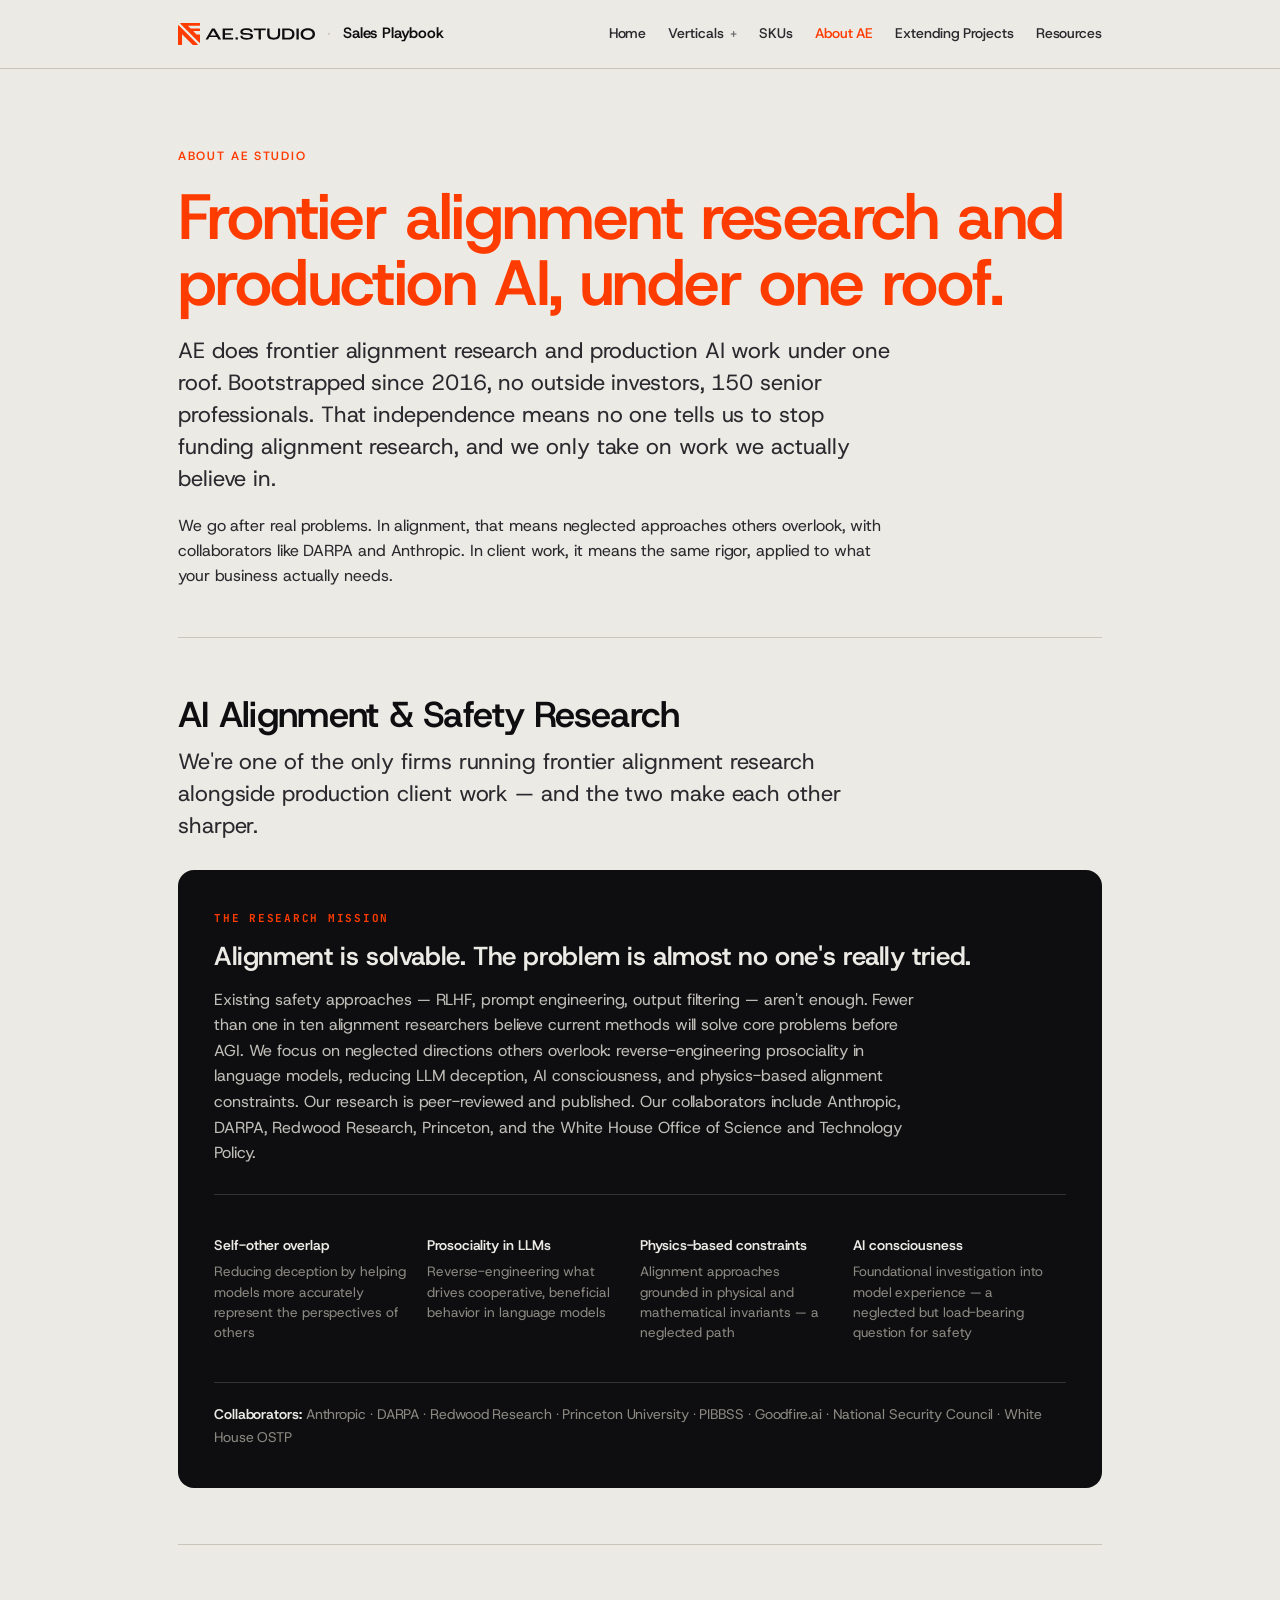
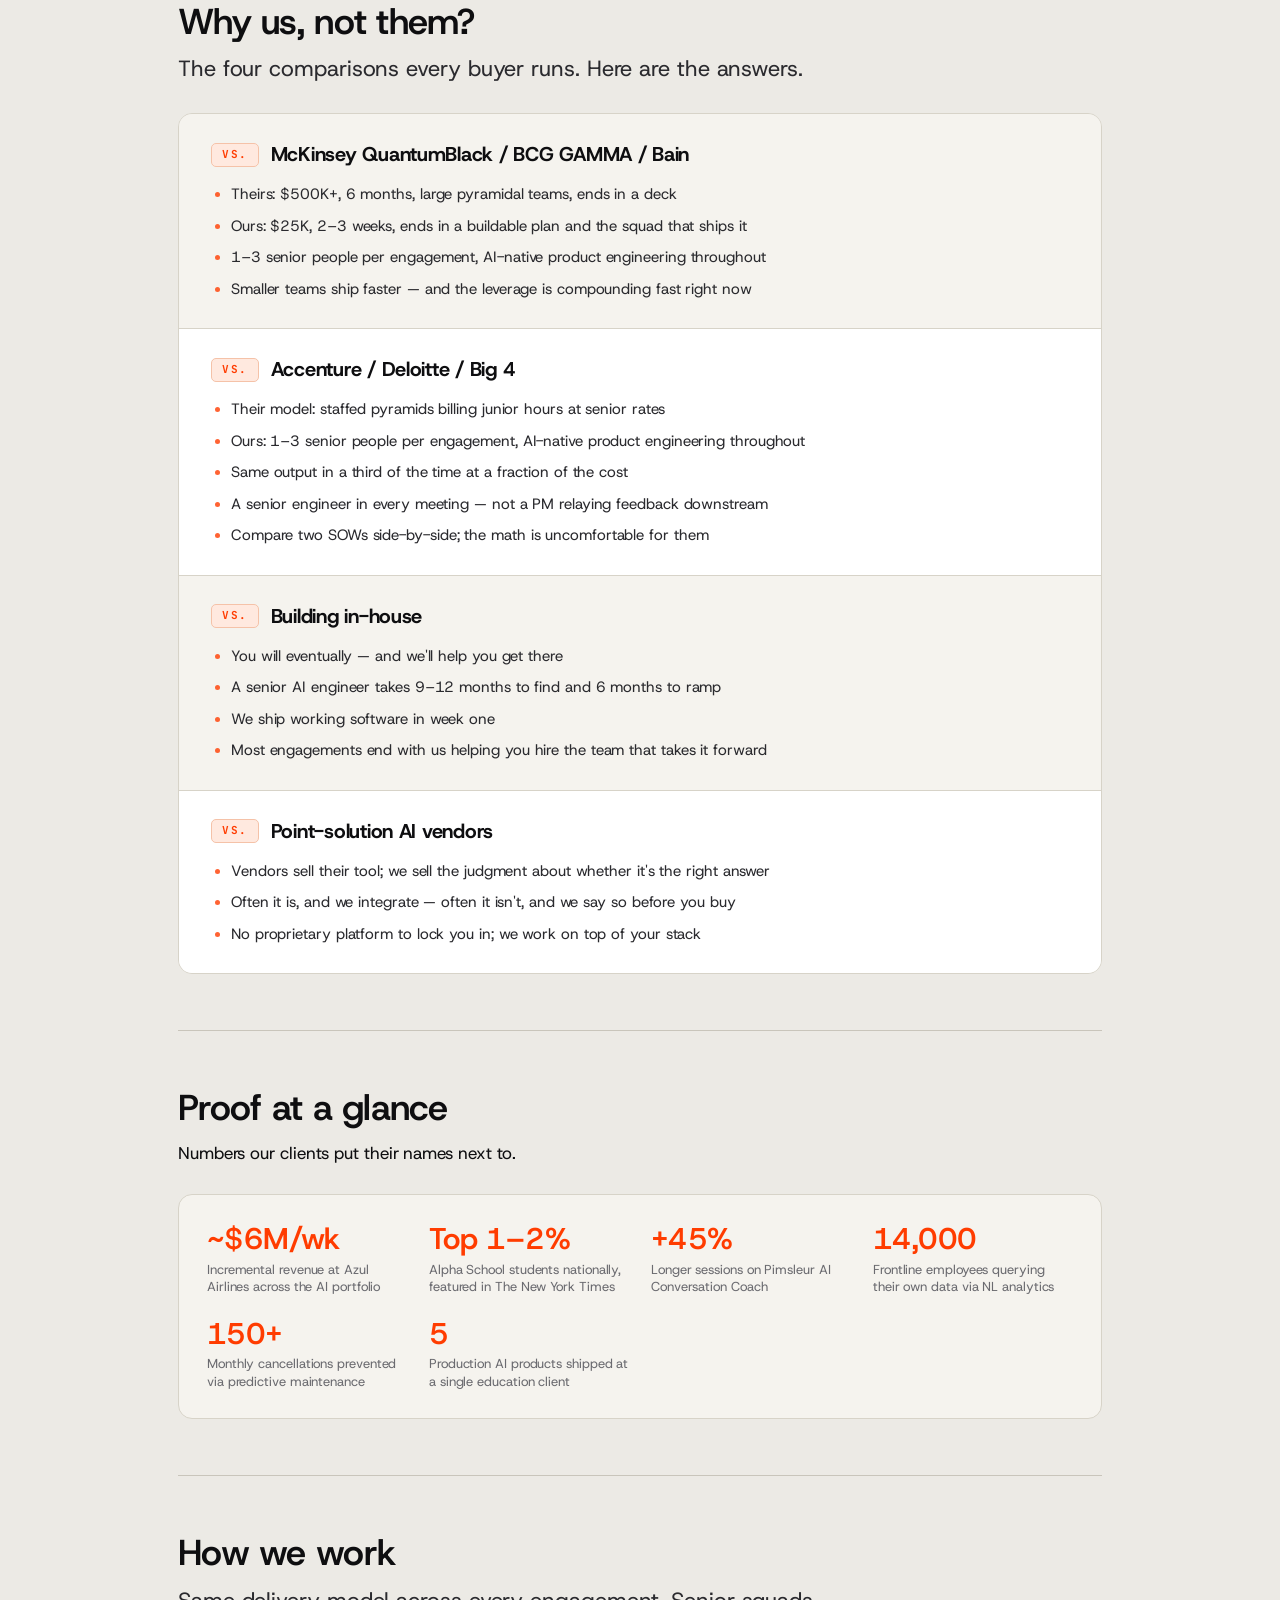
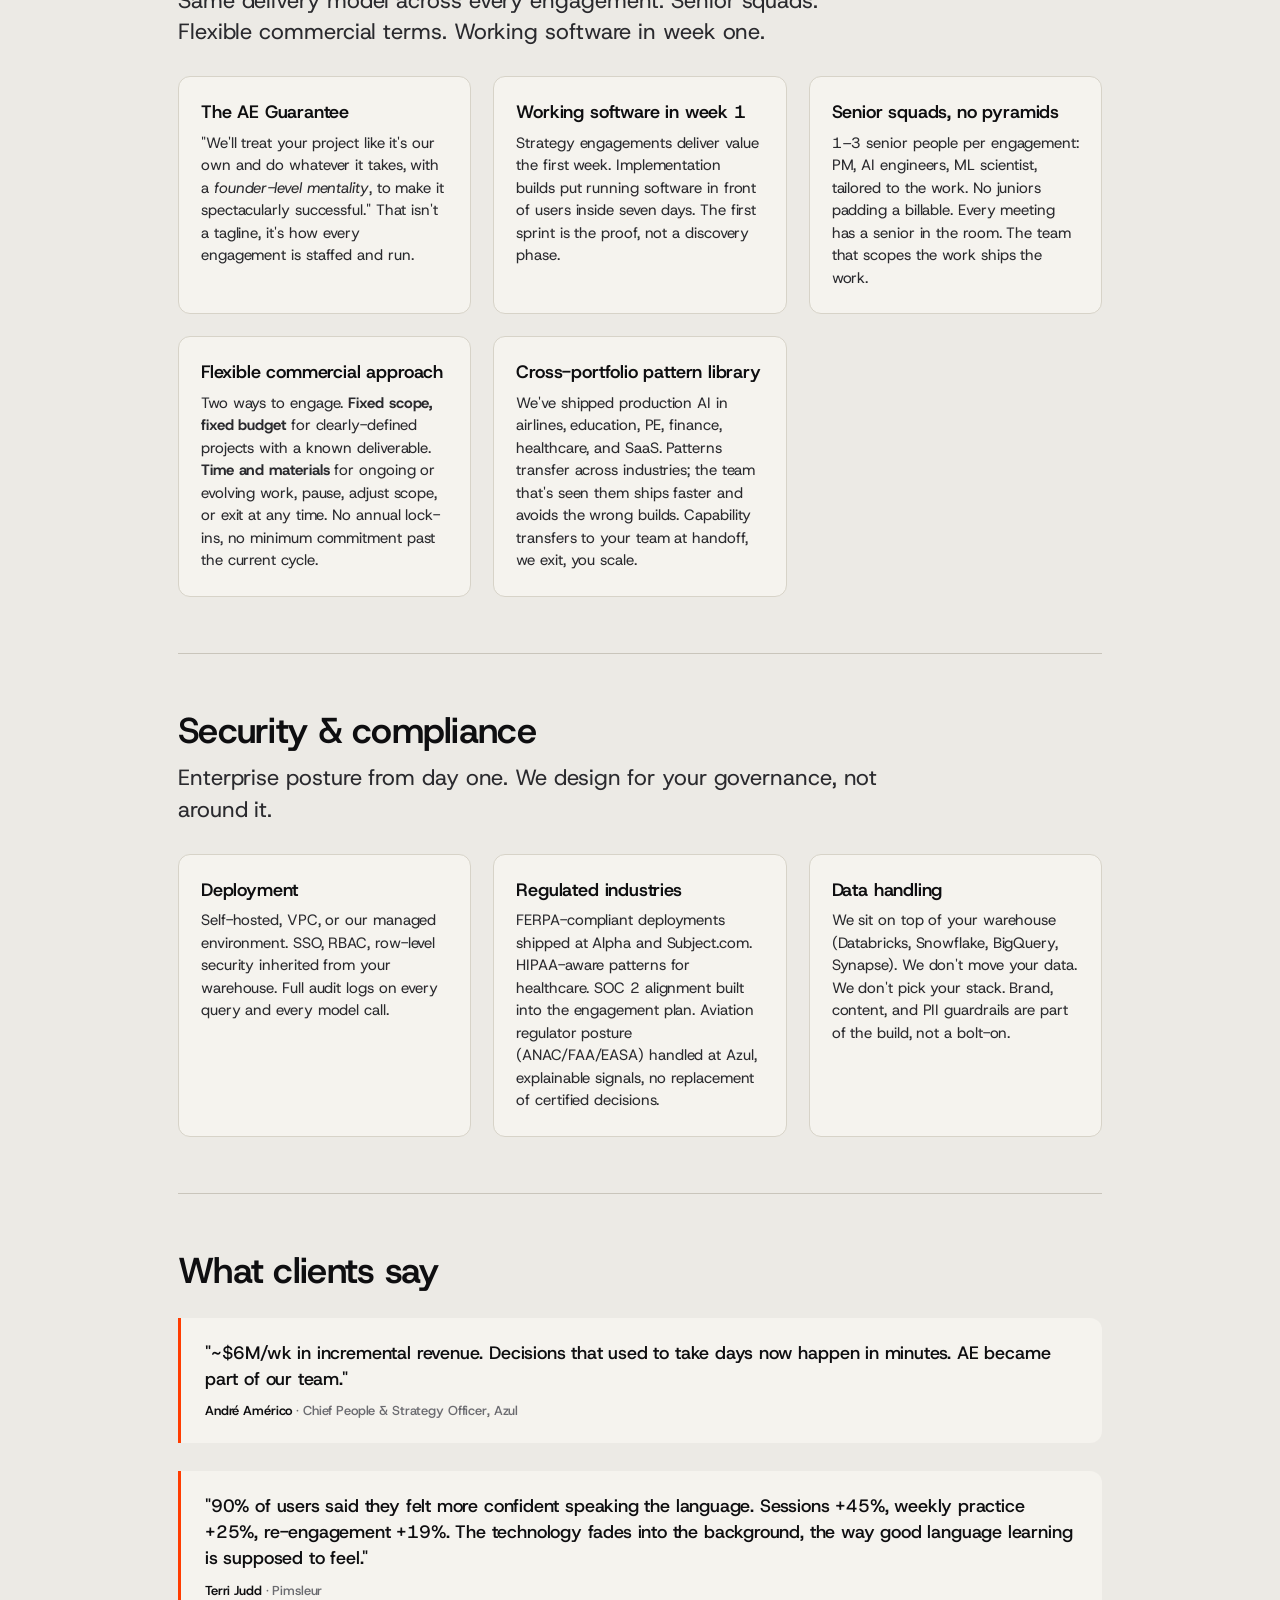
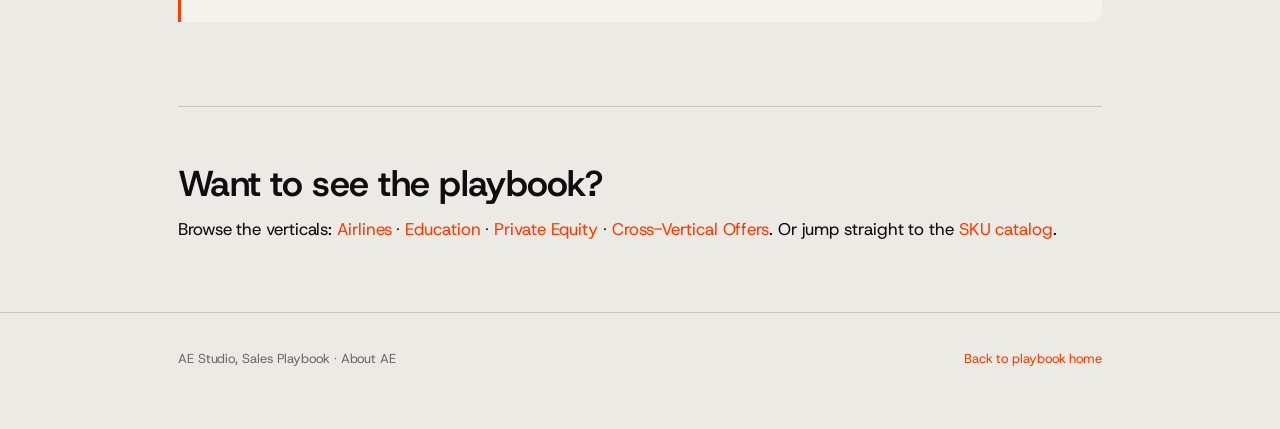
==== commit 77a2aa0c: "Add Alignment vertical, merge ae.studio copy, redesign Why Us section - New alignment.html vertical " ====
--- a/about.html
+++ b/about.html
@@ -27,6 +27,7 @@
  <a href="education.html" role="menuitem">Education</a>
  <a href="private-equity.html" role="menuitem">Private Equity</a>
  <a href="cross-vertical.html" role="menuitem">Cross-Vertical</a>
+ <a href="alignment.html" role="menuitem">Alignment</a>
  </div>
  </div>
  <a href="skus.html">SKUs</a>
@@ -42,39 +43,82 @@
 
  <section class="hero">
  <span class="eyebrow">About AE Studio</span>
- <h1>We're the applied AI team that does <em>frontier alignment work</em>, which is why Fortune 10 trusts us with the deployments that matter.</h1>
- <p class="lede">We help leaders figure out where AI will move their P&amp;L, then ship the systems that get it there. Strategy in 2–3 weeks. Working software in week 1. Strategy engagements from $25K, bespoke AI builds from $50K. The same senior team behind ~$6M/wk of incremental revenue at Azul, top 1–2% national outcomes at Alpha, and the Pimsleur AI Conversation Coach.</p>
- <p class="about-intro-blurb">Ten years in, hundreds of companies shipped, and frontier AI alignment research running in parallel with applied work. The alignment lab is why Fortune 10 trusts us with their highest-stakes deployments, the AI judgment that comes from publishing alignment research lands differently than judgment from the next vendor.</p>
+ <h1>Frontier alignment research and production AI, <em>under one roof.</em></h1>
+ <p class="lede">AE does frontier alignment research and production AI work under one roof. Bootstrapped since 2016, no outside investors, 150 senior professionals. That independence means no one tells us to stop funding alignment research, and we only take on work we actually believe in.</p>
+ <p class="about-intro-blurb">We go after real problems. In alignment, that means neglected approaches others overlook, with collaborators like DARPA and Anthropic. In client work, it means the same rigor, applied to what your business actually needs.</p>
+ </section>
+
+ <section>
+ <h2>AI Alignment &amp; Safety Research</h2>
+ <p class="lede">We're one of the only firms running frontier alignment research alongside production client work — and the two make each other sharper.</p>
+ <div class="alignment-card">
+ <span class="label">The Research Mission</span>
+ <h3>Alignment is solvable. The problem is almost no one's really tried.</h3>
+ <p>Existing safety approaches — RLHF, prompt engineering, output filtering — aren't enough. Fewer than one in ten alignment researchers believe current methods will solve core problems before AGI. We focus on neglected directions others overlook: reverse-engineering prosociality in language models, reducing LLM deception, AI consciousness, and physics-based alignment constraints. Our research is peer-reviewed and published. Our collaborators include Anthropic, DARPA, Redwood Research, Princeton, and the White House Office of Science and Technology Policy.</p>
+ <div class="alignment-grid">
+ <div class="alignment-area">
+ <h4>Self-other overlap</h4>
+ <p>Reducing deception by helping models more accurately represent the perspectives of others</p>
+ </div>
+ <div class="alignment-area">
+ <h4>Prosociality in LLMs</h4>
+ <p>Reverse-engineering what drives cooperative, beneficial behavior in language models</p>
+ </div>
+ <div class="alignment-area">
+ <h4>Physics-based constraints</h4>
+ <p>Alignment approaches grounded in physical and mathematical invariants — a neglected path</p>
+ </div>
+ <div class="alignment-area">
+ <h4>AI consciousness</h4>
+ <p>Foundational investigation into model experience — a neglected but load-bearing question for safety</p>
+ </div>
+ </div>
+ <div class="alignment-partners">
+ <strong>Collaborators:</strong> Anthropic · DARPA · Redwood Research · Princeton University · PIBBSS · Goodfire.ai · National Security Council · White House OSTP
+ </div>
+ </div>
  </section>
 
  <section>
  <h2>Why us, not them?</h2>
  <p class="lede">The four comparisons every buyer runs. Here are the answers.</p>
- <div class="about-grid">
- <div class="about-card">
- <h3>vs. McKinsey QuantumBlack / BCG GAMMA / Bain</h3>
- <p>Theirs: $500K+, 6 months, large pyramidal teams, ends in a deck. Ours: $25K, 2–3 weeks, ends in a buildable plan and the squad that ships it. We tailor the team to the work, usually 1–3 senior people, AI-native product engineering throughout. Smaller teams ship faster, and the leverage is compounding fast right now.</p>
- </div>
- <div class="about-card">
- <h3>vs. Accenture / Deloitte / Big 4</h3>
- <p>Their economic model is staffed pyramids. Ours is 1–3 senior people per engagement, AI-native product engineering throughout. Same output in a third of the time at a fraction of the cost, with a senior engineer in every meeting. Compare two SOWs side-by-side; the math is uncomfortable for them.</p>
- </div>
- <div class="about-card">
- <h3>vs. building in-house</h3>
- <p>You will eventually. Until then: a senior AI engineer takes 9–12 months to find and 6 months to ramp. We ship working software in week one. Most engagements end with us helping you hire the team that takes it forward.</p>
- </div>
- <div class="about-card">
- <h3>vs. point-solution AI vendors</h3>
- <p>Vendors sell their tool. We sell the judgment about whether their tool is the right answer. Often it is and we integrate; often it isn't and we say so before you buy.</p>
- </div>
- </div>
- </section>
-
- <section>
- <div class="pov">
- <span class="label">The cost objection, answered</span>
- <h3>"Why not just hire someone?"</h3>
- <p>A senior AI engineer takes 9–12 months to find and 6 more to ramp. Loaded cost: ~$300K/yr before they ship a thing. We ship working software in week one for $50–$150K. By the time you've onboarded the hire, we've shipped and trained your team to take it forward. Either way you build the team, we just compress the runway.</p>
+ <div class="comparison-list">
+ <div class="comparison-item">
+ <h3 class="comparison-vs"><span class="vs-tag">vs.</span> McKinsey QuantumBlack / BCG GAMMA / Bain</h3>
+ <ul class="comparison-bullets">
+ <li>Theirs: $500K+, 6 months, large pyramidal teams, ends in a deck</li>
+ <li>Ours: $25K, 2–3 weeks, ends in a buildable plan and the squad that ships it</li>
+ <li>1–3 senior people per engagement, AI-native product engineering throughout</li>
+ <li>Smaller teams ship faster — and the leverage is compounding fast right now</li>
+ </ul>
+ </div>
+ <div class="comparison-item">
+ <h3 class="comparison-vs"><span class="vs-tag">vs.</span> Accenture / Deloitte / Big 4</h3>
+ <ul class="comparison-bullets">
+ <li>Their model: staffed pyramids billing junior hours at senior rates</li>
+ <li>Ours: 1–3 senior people per engagement, AI-native product engineering throughout</li>
+ <li>Same output in a third of the time at a fraction of the cost</li>
+ <li>A senior engineer in every meeting — not a PM relaying feedback downstream</li>
+ <li>Compare two SOWs side-by-side; the math is uncomfortable for them</li>
+ </ul>
+ </div>
+ <div class="comparison-item">
+ <h3 class="comparison-vs"><span class="vs-tag">vs.</span> Building in-house</h3>
+ <ul class="comparison-bullets">
+ <li>You will eventually — and we'll help you get there</li>
+ <li>A senior AI engineer takes 9–12 months to find and 6 months to ramp</li>
+ <li>We ship working software in week one</li>
+ <li>Most engagements end with us helping you hire the team that takes it forward</li>
+ </ul>
+ </div>
+ <div class="comparison-item">
+ <h3 class="comparison-vs"><span class="vs-tag">vs.</span> Point-solution AI vendors</h3>
+ <ul class="comparison-bullets">
+ <li>Vendors sell their tool; we sell the judgment about whether it's the right answer</li>
+ <li>Often it is, and we integrate — often it isn't, and we say so before you buy</li>
+ <li>No proprietary platform to lock you in; we work on top of your stack</li>
+ </ul>
+ </div>
  </div>
  </section>
 
--- a/assets/styles.css
+++ b/assets/styles.css
@@ -826,6 +826,167 @@
 }
 
 .pov p:last-child { margin: 0; }
+
+/* ---------- Comparison list (Why us, not them?) ---------- */
+
+.comparison-list {
+ display: flex;
+ flex-direction: column;
+ gap: 0;
+ margin-top: 28px;
+ border: 1px solid var(--card-bd);
+ border-radius: 14px;
+ overflow: hidden;
+}
+
+.comparison-item {
+ padding: 28px 32px;
+ border-bottom: 1px solid var(--card-bd);
+ background: var(--card);
+}
+
+.comparison-item:nth-child(even) {
+ background: #FFFFFF;
+}
+
+.comparison-item:last-child {
+ border-bottom: none;
+}
+
+.comparison-vs {
+ font-size: 20px;
+ font-weight: 700;
+ letter-spacing: -0.013em;
+ color: var(--ink);
+ margin: 0 0 16px;
+ display: flex;
+ align-items: center;
+ gap: 12px;
+ flex-wrap: wrap;
+}
+
+.vs-tag {
+ font-family: 'JetBrains Mono', monospace;
+ font-size: 11px;
+ letter-spacing: 0.14em;
+ text-transform: uppercase;
+ color: var(--orange);
+ font-weight: 700;
+ background: var(--orange-soft);
+ border: 1px solid #F5C2A8;
+ padding: 4px 10px;
+ border-radius: 5px;
+ flex-shrink: 0;
+}
+
+.comparison-bullets {
+ list-style: none;
+ padding: 0;
+ margin: 0;
+ display: flex;
+ flex-direction: column;
+ gap: 9px;
+}
+
+.comparison-bullets li {
+ font-size: 15px;
+ line-height: 1.5;
+ color: var(--ink-soft);
+ padding-left: 20px;
+ position: relative;
+}
+
+.comparison-bullets li::before {
+ content: '';
+ position: absolute;
+ left: 4px;
+ top: 9px;
+ width: 5px;
+ height: 5px;
+ border-radius: 50%;
+ background: var(--orange);
+ opacity: 0.8;
+}
+
+/* ---------- Alignment research section ---------- */
+
+.alignment-card {
+ background: var(--ink);
+ color: var(--paper);
+ border-radius: 16px;
+ padding: 40px 36px;
+ margin-top: 28px;
+}
+
+.alignment-card .label {
+ font-family: 'JetBrains Mono', monospace;
+ font-size: 11px;
+ letter-spacing: 0.16em;
+ text-transform: uppercase;
+ color: var(--orange);
+ font-weight: 700;
+ display: block;
+ margin-bottom: 14px;
+}
+
+.alignment-card h3 {
+ color: var(--paper);
+ font-size: clamp(20px, 2.2vw, 26px);
+ line-height: 1.22;
+ margin: 0 0 14px;
+ letter-spacing: -0.015em;
+}
+
+.alignment-card > p {
+ color: #BFBDB7;
+ font-size: 16px;
+ line-height: 1.6;
+ max-width: 700px;
+ margin: 0;
+}
+
+.alignment-grid {
+ display: grid;
+ grid-template-columns: repeat(auto-fit, minmax(200px, 1fr));
+ gap: 0;
+ margin-top: 28px;
+ padding-top: 24px;
+ border-top: 1px solid rgba(201,197,187,0.2);
+}
+
+.alignment-area {
+ padding: 16px 20px 16px 0;
+}
+
+.alignment-area h4 {
+ color: var(--paper);
+ font-size: 14px;
+ letter-spacing: -0.005em;
+ text-transform: none;
+ margin: 0 0 5px;
+ font-weight: 600;
+}
+
+.alignment-area p {
+ color: #8A8880;
+ font-size: 13.5px;
+ line-height: 1.5;
+ margin: 0;
+}
+
+.alignment-partners {
+ margin-top: 24px;
+ padding-top: 20px;
+ border-top: 1px solid rgba(201,197,187,0.2);
+ font-size: 14px;
+ color: #8A8880;
+ line-height: 1.6;
+}
+
+.alignment-partners strong {
+ color: var(--paper);
+ font-weight: 600;
+}
 
 /* ---------- About page ---------- */
 
